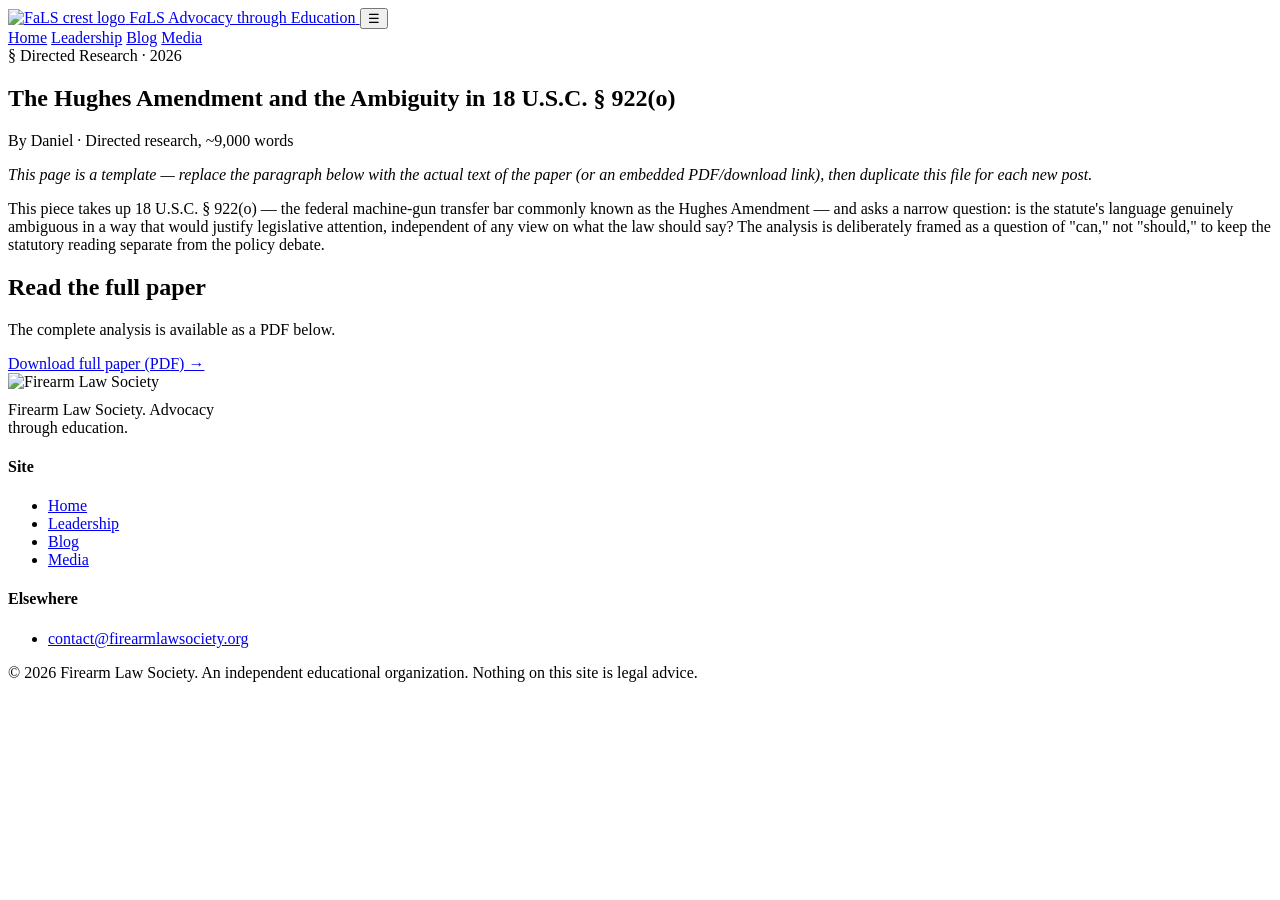
==== index.html @ 7bea6dce "Add files via upload" ====
<!DOCTYPE html>
<html lang="en">
<head>
<meta charset="UTF-8">
<meta name="viewport" content="width=device-width, initial-scale=1.0">
<title>The Hughes Amendment and 18 U.S.C. § 922(o) — Firearm Law Society</title>
<link rel="stylesheet" href="styles.css">
</head>
<body>

<header class="site">
  <div class="nav">
    <a class="wordmark" href="index.html">
      <img src="images/fals-crest.png" class="logo-mark" alt="FaLS crest logo">
      <span class="fals">F<em>a</em>LS</span>
      <span class="tag">Advocacy through Education</span>
    </a>
    <button class="navtoggle" aria-label="Toggle menu">☰</button>
    <nav class="links">
      <a href="index.html">Home</a>
      <a href="leadership.html">Leadership</a>
      <a href="blog.html" class="active">Blog</a>
      <a href="media.html">Media</a>
    </nav>
  </div>
</header>

<section class="pagehero">
  <div class="wrap">
    <span class="mark">§ Directed Research · 2026</span>
    <h1>The Hughes Amendment and the Ambiguity in 18 U.S.C. § 922(o)</h1>
  </div>
</section>

<section class="statute">
  <div class="wrap">
    <div class="post-meta">
      <span class="mark">By Daniel</span>
      <span class="mark">·</span>
      <span class="mark">Directed research, ~9,000 words</span>
    </div>
    <div class="post-body reveal">
      <p><em>This page is a template — replace the paragraph below with the actual text of the paper (or an embedded PDF/download link), then duplicate this file for each new post.</em></p>

      <p>This piece takes up 18 U.S.C. § 922(o) — the federal machine-gun transfer bar commonly known as the Hughes Amendment — and asks a narrow question: is the statute's language genuinely ambiguous in a way that would justify legislative attention, independent of any view on what the law should say? The analysis is deliberately framed as a question of "can," not "should," to keep the statutory reading separate from the policy debate.</p>

      <h2>Read the full paper</h2>
      <p>The complete analysis is available as a PDF below.</p>
      <a class="btn primary" href="#">Download full paper (PDF) →</a>
    </div>
  </div>
</section>

<footer class="site">
  <div class="wrap">
    <div class="foot-grid">
      <div>
        <img src="images/fals-wordmark.png" alt="Firearm Law Society" style="height:34px; width:auto;">
        <p style="margin-top:10px; max-width:32ch;">Firearm Law Society. Advocacy through education.</p>
      </div>
      <div>
        <h4>Site</h4>
        <ul>
          <li><a href="index.html">Home</a></li>
          <li><a href="leadership.html">Leadership</a></li>
          <li><a href="blog.html">Blog</a></li>
          <li><a href="media.html">Media</a></li>
        </ul>
      </div>
      <div>
        <h4>Elsewhere</h4>
        <ul>
          <li><a href="mailto:contact@firearmlawsociety.org">contact@firearmlawsociety.org</a></li>
        </ul>
      </div>
    </div>
    <div class="foot-bottom">
      <span>© 2026 Firearm Law Society. An independent educational organization.</span>
      <span>Nothing on this site is legal advice.</span>
    </div>
  </div>
</footer>

<script src="script.js"></script>
</body>
</html>
---- styles.css ----
<!DOCTYPE html>
<html lang="en">
<head>
<meta charset="UTF-8">
<meta name="viewport" content="width=device-width, initial-scale=1.0">
<title>Media — Firearm Law Society</title>
<link rel="stylesheet" href="styles.css">
</head>
<body>

<header class="site">
  <div class="nav">
    <a class="wordmark" href="index.html">
      <img src="images/fals-crest.png" class="logo-mark" alt="FaLS crest logo">
      <span class="fals">F<em>a</em>LS</span>
      <span class="tag">Advocacy through Education</span>
    </a>
    <button class="navtoggle" aria-label="Toggle menu">☰</button>
    <nav class="links">
      <a href="index.html">Home</a>
      <a href="leadership.html">Leadership</a>
      <a href="blog.html">Blog</a>
      <a href="media.html" class="active">Media</a>
    </nav>
  </div>
</header>

<section class="pagehero">
  <div class="wrap">
    <span class="mark">§ Library</span>
    <h1>The handbook, the code, and what's moving in Nashville.</h1>
    <p class="lede">Everything here is free and kept current. Read it as a starting point for understanding the law — not a substitute for advice from a licensed attorney in your jurisdiction.</p>
  </div>
</section>

<section class="statute">
  <div class="wrap">
    <div class="statute-head">
      <span class="num">§I</span>
      <h2>Digital handbook</h2>
    </div>
    <div class="grid3">
      <div class="card reveal">
        <span class="mark">Handbook · First Edition · 2026</span>
        <h3>Tennessee Firearm Law Handbook</h3>
        <p>The full pocket-format guide to Tennessee's carry laws, prohibited-person rules, and where state law departs from federal law — as a downloadable PDF.</p>
        <span class="meta">First edition — June 2026</span>
        <a class="dl" href="files/tennessee-firearm-law-handbook-2026.pdf" target="_blank">Download PDF →</a>
      </div>
      <div class="card reveal">
        <span class="mark">Guide</span>
        <h3>NFA Trusts, Plainly Explained</h3>
        <p>What a gun trust actually does, when you need one, and the compliance steps people most often get wrong.</p>
        <span class="meta">Guide · 12 pages</span>
        <a class="dl" href="#">Download PDF →</a>
      </div>
      <div class="card reveal">
        <span class="mark">Coming soon</span>
        <h3>Prohibited Persons: A Working Map</h3>
        <p>A plain-language walkthrough of federal prohibited-person categories under 18 U.S.C. § 922(g), with common edge cases.</p>
        <span class="meta">In progress</span>
        <a class="dl" href="#">Notify me →</a>
      </div>
    </div>
  </div>
</section>

<section class="statute dark">
  <div class="wrap">
    <div class="statute-head">
      <span class="num">§II</span>
      <h2>Consolidated Tennessee Code Annotated</h2>
    </div>
    <p style="max-width:60ch; margin-bottom:28px; color:#D3D5C4;">The core Tennessee firearm statutes, pulled into one place with plain-language summaries alongside the statutory text. Not a replacement for reading the actual code, but a faster way in.</p>
    <div class="grid3">
      <div class="card reveal" style="background:var(--dark-panel); border-color:var(--dark-rule);">
        <span class="mark" style="color:var(--brass-lift);">T.C.A. § 39-17-1307</span>
        <h3 style="color:var(--paper);">Unlawful carrying of a weapon</h3>
        <p style="color:#D3D5C4;">The core carry-offense statute and its exceptions.</p>
        <a class="dl" style="color:var(--brass-lift);" href="#">Read summary →</a>
      </div>
      <div class="card reveal" style="background:var(--dark-panel); border-color:var(--dark-rule);">
        <span class="mark" style="color:var(--brass-lift);">T.C.A. § 39-17-1309</span>
        <h3 style="color:var(--paper);">Carrying weapons on school property</h3>
        <p style="color:#D3D5C4;">Prohibited zones and the exceptions that apply to them.</p>
        <a class="dl" style="color:var(--brass-lift);" href="#">Read summary →</a>
      </div>
      <div class="card reveal" style="background:var(--dark-panel); border-color:var(--dark-rule);">
        <span class="mark" style="color:var(--brass-lift);">T.C.A. § 39-17-1316</span>
        <h3 style="color:var(--paper);">Prohibited-person disqualifiers</h3>
        <p style="color:#D3D5C4;">Tennessee's state-level disqualifying categories.</p>
        <a class="dl" style="color:var(--brass-lift);" href="#">Read summary →</a>
      </div>
    </div>
    <p style="margin-top:28px; font-size:14px; color:#D3D5C4;">Full consolidated library — <a href="#" style="color:var(--brass-lift); font-weight:600;">browse all sections →</a></p>
  </div>
</section>

<section class="statute">
  <div class="wrap">
    <div class="statute-head">
      <span class="num">§III</span>
      <h2>Pending legislative updates</h2>
    </div>
    <p style="max-width:60ch; margin-bottom:12px;">Bills moving through the Tennessee General Assembly (and, where relevant, Congress) that would change firearms law. Tracked as a courtesy — always confirm current status with the legislature's own site before relying on it.</p>
    <div style="background:var(--dark-bg); border-radius:6px; padding:12px 28px; margin-top:24px;">
      <div class="tracker-row">
        <span class="bill">HB 0000</span>
        <div>
          <h4>Example: Carry reciprocity clarification</h4>
          <p>Placeholder entry — replace with the real bill once tracking begins.</p>
        </div>
        <span class="status-pill">In committee</span>
      </div>
      <div class="tracker-row">
        <span class="bill">SB 0000</span>
        <div>
          <h4>Example: NFA-adjacent state compliance update</h4>
          <p>Placeholder entry — replace with the real bill once tracking begins.</p>
        </div>
        <span class="status-pill passed">Passed</span>
      </div>
    </div>
    <p style="margin-top:20px; font-size:13px; color:var(--ink-soft);">This tracker is updated manually. Check the date on each entry before relying on it for anything time-sensitive.</p>
  </div>
</section>

<footer class="site">
  <div class="wrap">
    <div class="foot-grid">
      <div>
        <img src="images/fals-wordmark.png" alt="Firearm Law Society" style="height:34px; width:auto;">
        <p style="margin-top:10px; max-width:32ch;">Firearm Law Society. Advocacy through education.</p>
      </div>
      <div>
        <h4>Site</h4>
        <ul>
          <li><a href="index.html">Home</a></li>
          <li><a href="leadership.html">Leadership</a></li>
          <li><a href="blog.html">Blog</a></li>
          <li><a href="media.html">Media</a></li>
        </ul>
      </div>
      <div>
        <h4>Elsewhere</h4>
        <ul>
          <li><a href="mailto:contact@firearmlawsociety.org">contact@firearmlawsociety.org</a></li>
        </ul>
      </div>
    </div>
    <div class="foot-bottom">
      <span>© 2026 Firearm Law Society. An independent educational organization.</span>
      <span>Nothing on this site is legal advice.</span>
    </div>
  </div>
</footer>

<script src="script.js"></script>
</body>
</html>
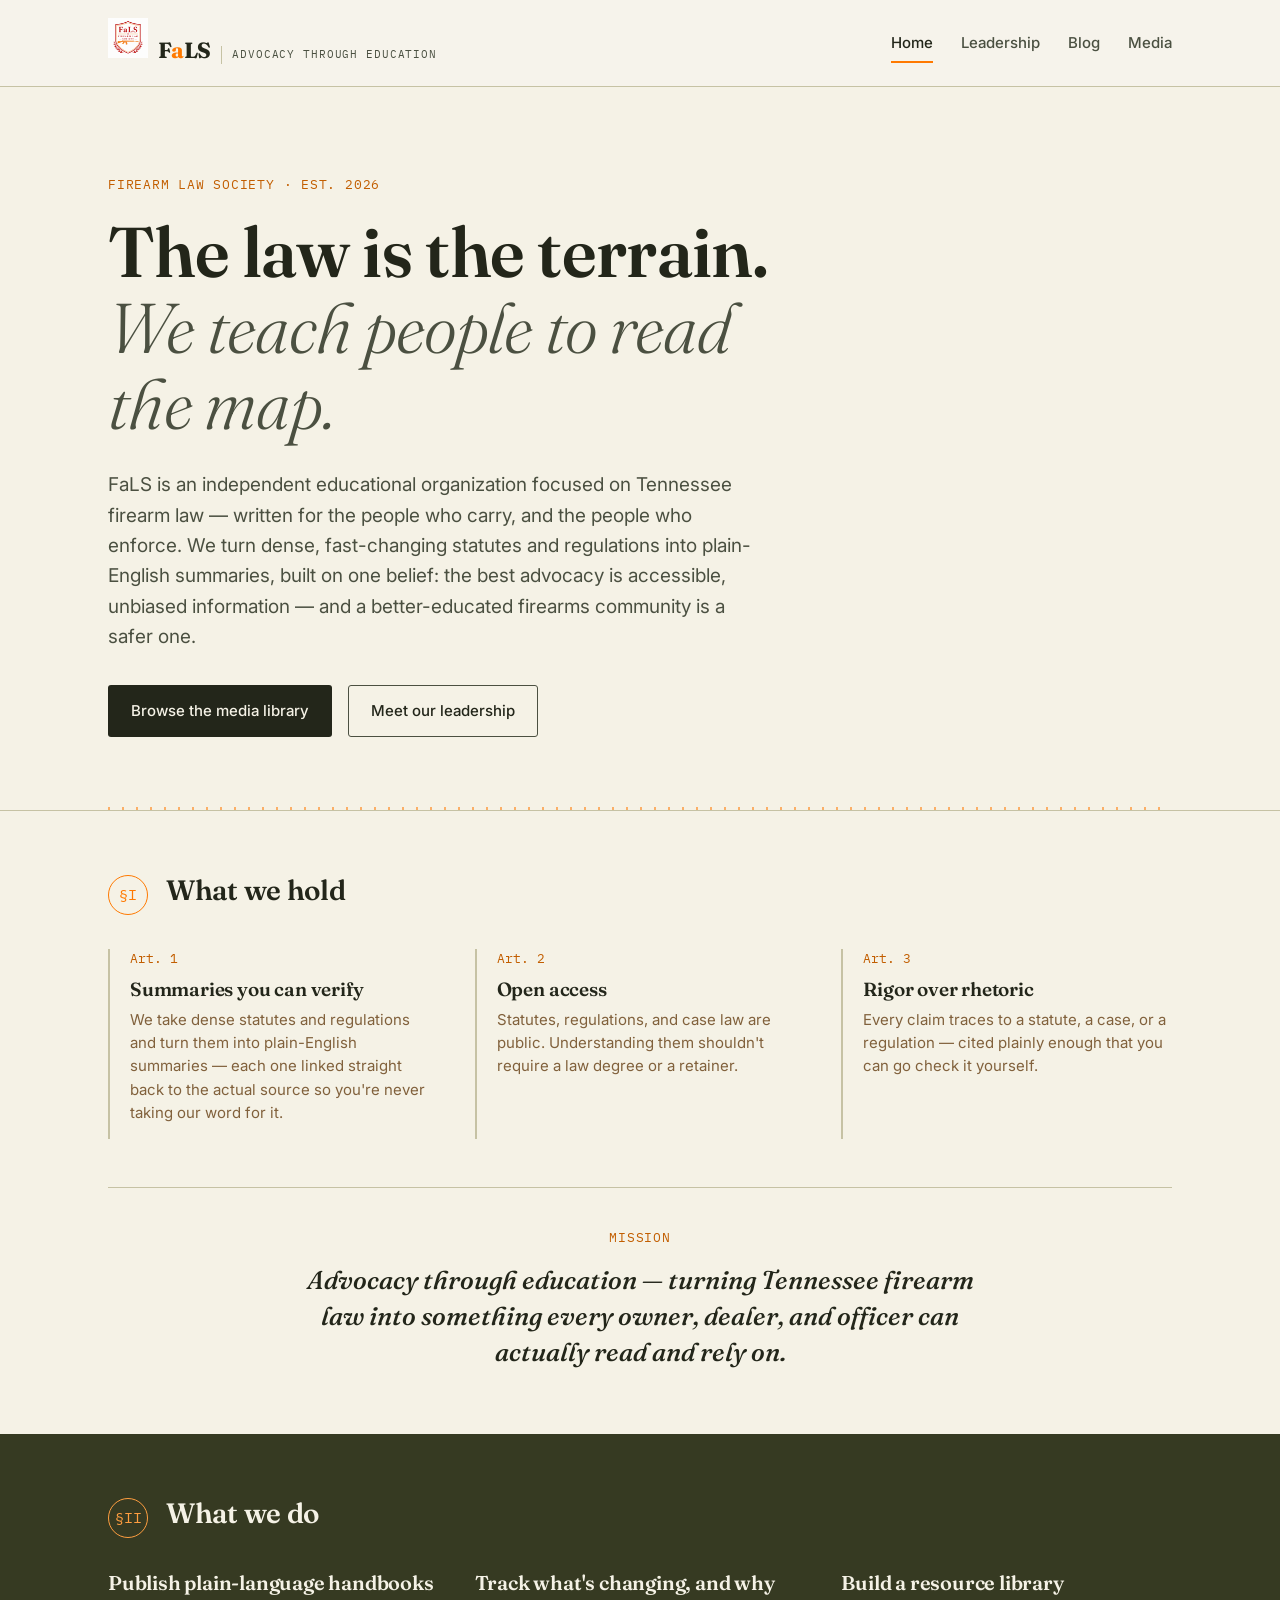
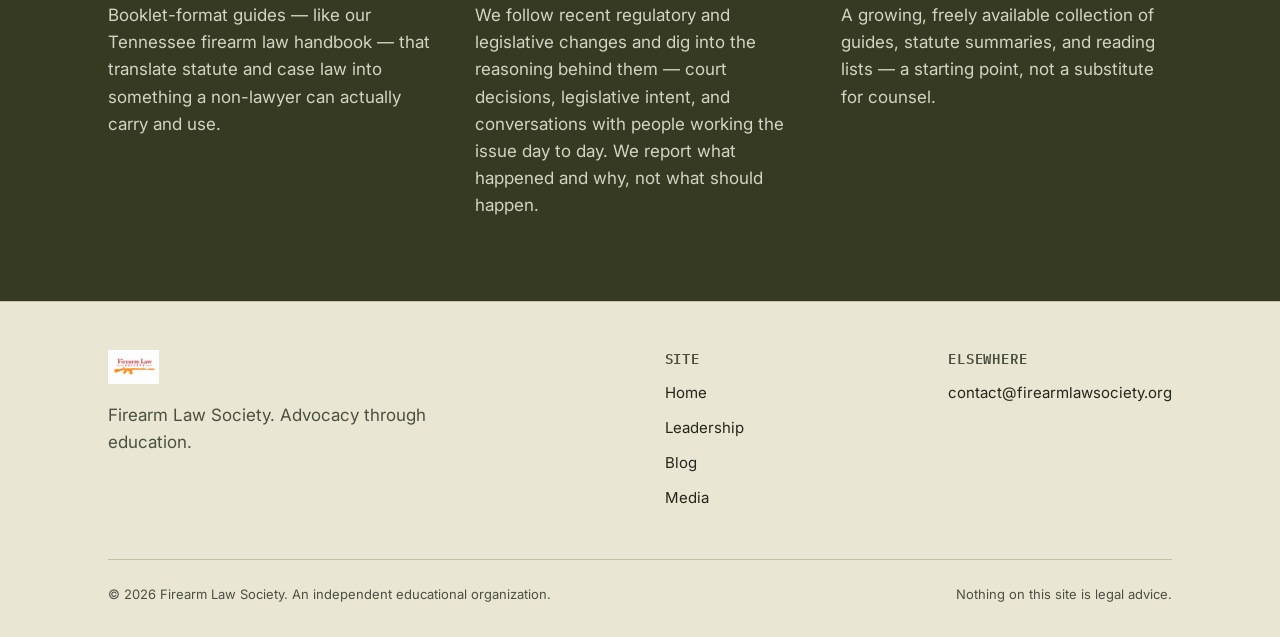
==== commit 729d251d: "Add files via upload" ====
--- a/index.html
+++ b/index.html
@@ -3,7 +3,8 @@
 <head>
 <meta charset="UTF-8">
 <meta name="viewport" content="width=device-width, initial-scale=1.0">
-<title>The Hughes Amendment and 18 U.S.C. § 922(o) — Firearm Law Society</title>
+<title>Firearm Law Society — Advocacy through Education</title>
+<meta name="description" content="Firearm Law Society (FaLS) is an independent educational organization advancing public literacy in firearms law, NFA regulation, and Second Amendment doctrine.">
 <link rel="stylesheet" href="styles.css">
 </head>
 <body>
@@ -11,42 +12,83 @@
 <header class="site">
   <div class="nav">
     <a class="wordmark" href="index.html">
-      <img src="images/fals-crest.png" class="logo-mark" alt="FaLS crest logo">
+      <img src="fals-crest.png" class="logo-mark" alt="FaLS crest logo">
       <span class="fals">F<em>a</em>LS</span>
       <span class="tag">Advocacy through Education</span>
     </a>
     <button class="navtoggle" aria-label="Toggle menu">☰</button>
     <nav class="links">
-      <a href="index.html">Home</a>
+      <a href="index.html" class="active">Home</a>
       <a href="leadership.html">Leadership</a>
-      <a href="blog.html" class="active">Blog</a>
+      <a href="blog.html">Blog</a>
       <a href="media.html">Media</a>
     </nav>
   </div>
 </header>
 
-<section class="pagehero">
+<section class="hero">
   <div class="wrap">
-    <span class="mark">§ Directed Research · 2026</span>
-    <h1>The Hughes Amendment and the Ambiguity in 18 U.S.C. § 922(o)</h1>
+    <span class="mark">Firearm Law Society · Est. 2026</span>
+    <h1>The law is the terrain.<br><span class="thin">We teach people to read the map.</span></h1>
+    <p class="lede">FaLS is an independent educational organization focused on Tennessee firearm law — written for the people who carry, and the people who enforce. We turn dense, fast-changing statutes and regulations into plain-English summaries, built on one belief: the best advocacy is accessible, unbiased information — and a better-educated firearms community is a safer one.</p>
+    <div class="actions">
+      <a class="btn primary" href="media.html">Browse the media library</a>
+      <a class="btn ghost" href="leadership.html">Meet our leadership</a>
+    </div>
   </div>
 </section>
 
+<div class="wrap"><div class="divider-rifling"></div></div>
+
 <section class="statute">
   <div class="wrap">
-    <div class="post-meta">
-      <span class="mark">By Daniel</span>
-      <span class="mark">·</span>
-      <span class="mark">Directed research, ~9,000 words</span>
+    <div class="statute-head">
+      <span class="num">§I</span>
+      <h2>What we hold</h2>
     </div>
-    <div class="post-body reveal">
-      <p><em>This page is a template — replace the paragraph below with the actual text of the paper (or an embedded PDF/download link), then duplicate this file for each new post.</em></p>
+    <div class="grid3">
+      <div class="article reveal">
+        <span class="roman">Art. 1</span>
+        <h3>Summaries you can verify</h3>
+        <p>We take dense statutes and regulations and turn them into plain-English summaries — each one linked straight back to the actual source so you're never taking our word for it.</p>
+      </div>
+      <div class="article reveal">
+        <span class="roman">Art. 2</span>
+        <h3>Open access</h3>
+        <p>Statutes, regulations, and case law are public. Understanding them shouldn't require a law degree or a retainer.</p>
+      </div>
+      <div class="article reveal">
+        <span class="roman">Art. 3</span>
+        <h3>Rigor over rhetoric</h3>
+        <p>Every claim traces to a statute, a case, or a regulation — cited plainly enough that you can go check it yourself.</p>
+      </div>
+    </div>
+    <div class="mission-statement reveal">
+      <span class="mark">Mission</span>
+      <p>Advocacy through education — turning Tennessee firearm law into something every owner, dealer, and officer can actually read and rely on.</p>
+    </div>
+  </div>
+</section>
 
-      <p>This piece takes up 18 U.S.C. § 922(o) — the federal machine-gun transfer bar commonly known as the Hughes Amendment — and asks a narrow question: is the statute's language genuinely ambiguous in a way that would justify legislative attention, independent of any view on what the law should say? The analysis is deliberately framed as a question of "can," not "should," to keep the statutory reading separate from the policy debate.</p>
-
-      <h2>Read the full paper</h2>
-      <p>The complete analysis is available as a PDF below.</p>
-      <a class="btn primary" href="#">Download full paper (PDF) →</a>
+<section class="statute dark">
+  <div class="wrap">
+    <div class="statute-head">
+      <span class="num">§II</span>
+      <h2>What we do</h2>
+    </div>
+    <div class="grid3">
+      <div class="reveal">
+        <h3 style="font-size:20px;">Publish plain-language handbooks</h3>
+        <p>Booklet-format guides — like our Tennessee firearm law handbook — that translate statute and case law into something a non-lawyer can actually carry and use.</p>
+      </div>
+      <div class="reveal">
+        <h3 style="font-size:20px;">Track what's changing, and why</h3>
+        <p>We follow recent regulatory and legislative changes and dig into the reasoning behind them — court decisions, legislative intent, and conversations with people working the issue day to day. We report what happened and why, not what should happen.</p>
+      </div>
+      <div class="reveal">
+        <h3 style="font-size:20px;">Build a resource library</h3>
+        <p>A growing, freely available collection of guides, statute summaries, and reading lists — a starting point, not a substitute for counsel.</p>
+      </div>
     </div>
   </div>
 </section>
@@ -55,7 +97,7 @@
   <div class="wrap">
     <div class="foot-grid">
       <div>
-        <img src="images/fals-wordmark.png" alt="Firearm Law Society" style="height:34px; width:auto;">
+        <img src="fals-wordmark.png" alt="Firearm Law Society" style="height:34px; width:auto;">
         <p style="margin-top:10px; max-width:32ch;">Firearm Law Society. Advocacy through education.</p>
       </div>
       <div>
--- a/styles.css
+++ b/styles.css
@@ -1,160 +1,297 @@
-<!DOCTYPE html>
-<html lang="en">
-<head>
-<meta charset="UTF-8">
-<meta name="viewport" content="width=device-width, initial-scale=1.0">
-<title>Media — Firearm Law Society</title>
-<link rel="stylesheet" href="styles.css">
-</head>
-<body>
-
-<header class="site">
-  <div class="nav">
-    <a class="wordmark" href="index.html">
-      <img src="images/fals-crest.png" class="logo-mark" alt="FaLS crest logo">
-      <span class="fals">F<em>a</em>LS</span>
-      <span class="tag">Advocacy through Education</span>
-    </a>
-    <button class="navtoggle" aria-label="Toggle menu">☰</button>
-    <nav class="links">
-      <a href="index.html">Home</a>
-      <a href="leadership.html">Leadership</a>
-      <a href="blog.html">Blog</a>
-      <a href="media.html" class="active">Media</a>
-    </nav>
-  </div>
-</header>
-
-<section class="pagehero">
-  <div class="wrap">
-    <span class="mark">§ Library</span>
-    <h1>The handbook, the code, and what's moving in Nashville.</h1>
-    <p class="lede">Everything here is free and kept current. Read it as a starting point for understanding the law — not a substitute for advice from a licensed attorney in your jurisdiction.</p>
-  </div>
-</section>
-
-<section class="statute">
-  <div class="wrap">
-    <div class="statute-head">
-      <span class="num">§I</span>
-      <h2>Digital handbook</h2>
-    </div>
-    <div class="grid3">
-      <div class="card reveal">
-        <span class="mark">Handbook · First Edition · 2026</span>
-        <h3>Tennessee Firearm Law Handbook</h3>
-        <p>The full pocket-format guide to Tennessee's carry laws, prohibited-person rules, and where state law departs from federal law — as a downloadable PDF.</p>
-        <span class="meta">First edition — June 2026</span>
-        <a class="dl" href="files/tennessee-firearm-law-handbook-2026.pdf" target="_blank">Download PDF →</a>
-      </div>
-      <div class="card reveal">
-        <span class="mark">Guide</span>
-        <h3>NFA Trusts, Plainly Explained</h3>
-        <p>What a gun trust actually does, when you need one, and the compliance steps people most often get wrong.</p>
-        <span class="meta">Guide · 12 pages</span>
-        <a class="dl" href="#">Download PDF →</a>
-      </div>
-      <div class="card reveal">
-        <span class="mark">Coming soon</span>
-        <h3>Prohibited Persons: A Working Map</h3>
-        <p>A plain-language walkthrough of federal prohibited-person categories under 18 U.S.C. § 922(g), with common edge cases.</p>
-        <span class="meta">In progress</span>
-        <a class="dl" href="#">Notify me →</a>
-      </div>
-    </div>
-  </div>
-</section>
-
-<section class="statute dark">
-  <div class="wrap">
-    <div class="statute-head">
-      <span class="num">§II</span>
-      <h2>Consolidated Tennessee Code Annotated</h2>
-    </div>
-    <p style="max-width:60ch; margin-bottom:28px; color:#D3D5C4;">The core Tennessee firearm statutes, pulled into one place with plain-language summaries alongside the statutory text. Not a replacement for reading the actual code, but a faster way in.</p>
-    <div class="grid3">
-      <div class="card reveal" style="background:var(--dark-panel); border-color:var(--dark-rule);">
-        <span class="mark" style="color:var(--brass-lift);">T.C.A. § 39-17-1307</span>
-        <h3 style="color:var(--paper);">Unlawful carrying of a weapon</h3>
-        <p style="color:#D3D5C4;">The core carry-offense statute and its exceptions.</p>
-        <a class="dl" style="color:var(--brass-lift);" href="#">Read summary →</a>
-      </div>
-      <div class="card reveal" style="background:var(--dark-panel); border-color:var(--dark-rule);">
-        <span class="mark" style="color:var(--brass-lift);">T.C.A. § 39-17-1309</span>
-        <h3 style="color:var(--paper);">Carrying weapons on school property</h3>
-        <p style="color:#D3D5C4;">Prohibited zones and the exceptions that apply to them.</p>
-        <a class="dl" style="color:var(--brass-lift);" href="#">Read summary →</a>
-      </div>
-      <div class="card reveal" style="background:var(--dark-panel); border-color:var(--dark-rule);">
-        <span class="mark" style="color:var(--brass-lift);">T.C.A. § 39-17-1316</span>
-        <h3 style="color:var(--paper);">Prohibited-person disqualifiers</h3>
-        <p style="color:#D3D5C4;">Tennessee's state-level disqualifying categories.</p>
-        <a class="dl" style="color:var(--brass-lift);" href="#">Read summary →</a>
-      </div>
-    </div>
-    <p style="margin-top:28px; font-size:14px; color:#D3D5C4;">Full consolidated library — <a href="#" style="color:var(--brass-lift); font-weight:600;">browse all sections →</a></p>
-  </div>
-</section>
-
-<section class="statute">
-  <div class="wrap">
-    <div class="statute-head">
-      <span class="num">§III</span>
-      <h2>Pending legislative updates</h2>
-    </div>
-    <p style="max-width:60ch; margin-bottom:12px;">Bills moving through the Tennessee General Assembly (and, where relevant, Congress) that would change firearms law. Tracked as a courtesy — always confirm current status with the legislature's own site before relying on it.</p>
-    <div style="background:var(--dark-bg); border-radius:6px; padding:12px 28px; margin-top:24px;">
-      <div class="tracker-row">
-        <span class="bill">HB 0000</span>
-        <div>
-          <h4>Example: Carry reciprocity clarification</h4>
-          <p>Placeholder entry — replace with the real bill once tracking begins.</p>
-        </div>
-        <span class="status-pill">In committee</span>
-      </div>
-      <div class="tracker-row">
-        <span class="bill">SB 0000</span>
-        <div>
-          <h4>Example: NFA-adjacent state compliance update</h4>
-          <p>Placeholder entry — replace with the real bill once tracking begins.</p>
-        </div>
-        <span class="status-pill passed">Passed</span>
-      </div>
-    </div>
-    <p style="margin-top:20px; font-size:13px; color:var(--ink-soft);">This tracker is updated manually. Check the date on each entry before relying on it for anything time-sensitive.</p>
-  </div>
-</section>
-
-<footer class="site">
-  <div class="wrap">
-    <div class="foot-grid">
-      <div>
-        <img src="images/fals-wordmark.png" alt="Firearm Law Society" style="height:34px; width:auto;">
-        <p style="margin-top:10px; max-width:32ch;">Firearm Law Society. Advocacy through education.</p>
-      </div>
-      <div>
-        <h4>Site</h4>
-        <ul>
-          <li><a href="index.html">Home</a></li>
-          <li><a href="leadership.html">Leadership</a></li>
-          <li><a href="blog.html">Blog</a></li>
-          <li><a href="media.html">Media</a></li>
-        </ul>
-      </div>
-      <div>
-        <h4>Elsewhere</h4>
-        <ul>
-          <li><a href="mailto:contact@firearmlawsociety.org">contact@firearmlawsociety.org</a></li>
-        </ul>
-      </div>
-    </div>
-    <div class="foot-bottom">
-      <span>© 2026 Firearm Law Society. An independent educational organization.</span>
-      <span>Nothing on this site is legal advice.</span>
-    </div>
-  </div>
-</footer>
-
-<script src="script.js"></script>
-</body>
-</html>
+/* ==========================================================================
+   FIREARM LAW SOCIETY — design system
+   Palette: ink navy / brass / paper. Type: Fraunces (display) + Inter (body)
+   + IBM Plex Mono (statute/citation marks). Signature device: § section
+   numbering used as real structural markers, echoing statutory drafting.
+   ========================================================================== */
+
+@import url('https://fonts.googleapis.com/css2?family=Fraunces:ital,opsz,wght@0,9..144,300;0,9..144,500;0,9..144,600;0,9..144,700;1,9..144,500&family=Inter:wght@400;500;600&family=IBM+Plex+Mono:wght@400;500&display=swap');
+
+:root{
+  --ink:        #23261A;
+  --ink-soft:   #4B5041;
+  --paper:      #F5F2E6;
+  --paper-dim:  #EAE6D4;
+  --rule:       #C6C2A4;
+  --brass:      #FF7900;
+  --brass-deep: #C25E00;
+  --brass-lift: #FF9E40;
+  --dark-bg:    #363A22;
+  --dark-panel: #2C2F1C;
+  --dark-rule:  #454A2E;
+  --red:        #7A2E2E;
+  --max: 1120px;
+  --coyote:      #81613C;
+  --coyote-lift: #A9835B;
+}
+
+*{ box-sizing: border-box; }
+html{ scroll-behavior: smooth; }
+body{
+  margin:0;
+  background: var(--paper);
+  color: var(--ink);
+  font-family: 'Inter', system-ui, sans-serif;
+  font-size: 17px;
+  line-height: 1.6;
+  -webkit-font-smoothing: antialiased;
+}
+h1,h2,h3,h4{
+  font-family: 'Fraunces', Georgia, serif;
+  font-weight: 600;
+  line-height: 1.08;
+  margin: 0 0 .4em;
+  letter-spacing: -0.01em;
+}
+p{ margin: 0 0 1em; color: var(--ink-soft); }
+a{ color: inherit; }
+.wrap{ max-width: var(--max); margin: 0 auto; padding: 0 28px; }
+
+/* ---------- utility / mono ---------- */
+.mark{
+  font-family: 'IBM Plex Mono', monospace;
+  font-size: 13px;
+  letter-spacing: .06em;
+  text-transform: uppercase;
+  color: var(--brass-deep);
+}
+
+/* ---------- header ---------- */
+header.site{
+  position: sticky; top:0; z-index: 50;
+  background: rgba(246,243,236,0.92);
+  backdrop-filter: blur(6px);
+  border-bottom: 1px solid var(--rule);
+}
+.nav{
+  display:flex; align-items:center; justify-content:space-between;
+  padding: 18px 28px;
+  max-width: var(--max); margin:0 auto;
+}
+.wordmark{
+  display:flex; align-items:baseline; gap:10px;
+  text-decoration:none; color:var(--ink);
+}
+.wordmark .fals{
+  font-family:'Fraunces', serif; font-weight:700; font-size:22px;
+  letter-spacing: -0.01em;
+}
+.fals em, .wordmark .fals em{
+  font-style:normal; color: var(--brass);
+}
+.wordmark .tag{
+  font-family:'IBM Plex Mono', monospace; font-size:11px;
+  color: var(--ink-soft); text-transform:uppercase; letter-spacing:.08em;
+  border-left:1px solid var(--rule); padding-left:10px;
+  display:none;
+}
+@media(min-width:640px){ .wordmark .tag{ display:inline; } }
+
+nav.links{ display:flex; gap:28px; align-items:center; }
+nav.links a{
+  text-decoration:none; font-size:15px; font-weight:500; color: var(--ink-soft);
+  position:relative; padding: 4px 0;
+}
+nav.links a.active{ color: var(--ink); }
+nav.links a.active::after{
+  content:""; position:absolute; left:0; right:0; bottom:-4px; height:2px;
+  background: var(--brass);
+}
+nav.links a:hover{ color: var(--ink); }
+.navtoggle{ display:none; background:none; border:none; cursor:pointer; }
+@media(max-width: 720px){
+  nav.links{
+    position:fixed; inset: 62px 0 auto 0; background: var(--paper);
+    flex-direction:column; align-items:flex-start; gap:0;
+    border-bottom:1px solid var(--rule);
+    transform: translateY(-8px); opacity:0; pointer-events:none;
+    transition: all .18s ease;
+  }
+  nav.links.open{ transform:translateY(0); opacity:1; pointer-events:auto; }
+  nav.links a{ width:100%; padding:16px 28px; border-bottom:1px solid var(--paper-dim); }
+  .navtoggle{ display:block; }
+}
+
+/* ---------- hero ---------- */
+.hero{ padding: 88px 0 70px; }
+.hero .mark{ display:block; margin-bottom:18px; }
+.hero h1{
+  font-size: clamp(2.4rem, 6vw, 4.4rem);
+  max-width: 15ch;
+}
+.hero h1 .thin{ font-weight:300; font-style:italic; color: var(--ink-soft); }
+.hero .lede{
+  font-size: 19px; max-width: 54ch; margin-top:22px;
+}
+.hero .actions{ display:flex; gap:16px; margin-top:32px; flex-wrap:wrap; }
+
+.btn{
+  display:inline-flex; align-items:center; gap:8px;
+  padding: 13px 22px; border-radius: 3px; text-decoration:none;
+  font-weight:500; font-size:15px; border:1px solid transparent;
+  transition: all .15s ease;
+}
+.btn.primary{ background: var(--ink); color: var(--paper); }
+.btn.primary:hover{ background: var(--brass-deep); }
+.btn.ghost{ border-color: var(--ink-soft); color: var(--ink); }
+.btn.ghost:hover{ border-color: var(--ink); background: var(--paper-dim); }
+
+/* ---------- statute-style section blocks ---------- */
+.statute{
+  border-top: 1px solid var(--rule);
+  padding: 64px 0;
+}
+.statute.dark{
+  background: var(--dark-bg); color: var(--paper); border-top:none;
+}
+.statute.dark p{ color: #D3D5C4; }
+.statute.dark h2{ color: var(--paper); }
+.statute-head{
+  display:flex; align-items:baseline; gap:18px; margin-bottom: 34px;
+}
+.statute-head .num{
+  font-family:'IBM Plex Mono', monospace; font-size:15px; color: var(--brass);
+  border: 1px solid var(--brass); border-radius: 50%;
+  width:40px; height:40px; flex:none;
+  display:flex; align-items:center; justify-content:center;
+}
+.statute.dark .statute-head .num{ color: var(--brass-lift); border-color: var(--brass-lift); }
+.statute-head h2{ font-size: 28px; margin:0; }
+
+.grid3{ display:grid; grid-template-columns: repeat(3,1fr); gap:36px; }
+.grid2{ display:grid; grid-template-columns: 1fr 1fr; gap:48px; }
+@media(max-width:820px){ .grid3{ grid-template-columns:1fr; } .grid2{ grid-template-columns:1fr; } }
+
+.article{
+  border-left: 2px solid var(--rule); padding-left: 20px;
+}
+.article .roman{
+  font-family:'IBM Plex Mono', monospace; font-size:13px; color: var(--brass-deep);
+  display:block; margin-bottom:10px;
+}
+.statute.dark .article{ border-left-color: var(--dark-rule); }
+.statute.dark .article .roman{ color: var(--brass-lift); }
+.article h3{ font-size:19px; margin-bottom:8px; }
+.statute.dark .article h3{ color: var(--paper); }
+.article p{ color: var(--coyote); font-size:15px; line-height:1.55; }
+.statute.dark .article p{ color: var(--coyote-lift); }
+
+.mission-statement{
+  margin-top: 48px; padding-top: 40px; border-top: 1px solid var(--rule);
+  text-align:center;
+}
+.statute.dark .mission-statement{ border-top-color: var(--dark-rule); }
+.mission-statement .mark{ display:block; margin-bottom:14px; }
+.mission-statement p{
+  font-family:'Fraunces', serif; font-style:italic; font-weight:500;
+  font-size: clamp(1.2rem, 2.4vw, 1.6rem); color: var(--ink);
+  max-width: 42ch; margin: 0 auto; line-height:1.4;
+}
+.statute.dark .mission-statement p{ color: var(--paper); }
+
+.logo-mark{
+  height: 40px; width: 40px; object-fit: contain;
+}
+.logo-slot{
+  height:40px; width:40px; border:1px dashed var(--rule); border-radius:4px;
+  display:flex; align-items:center; justify-content:center;
+  font-family:'IBM Plex Mono', monospace; font-size:9px; color: var(--ink-soft);
+  text-align:center; line-height:1.2; flex:none;
+}
+
+/* ---------- cards ---------- */
+.card{
+  background:#fff; border:1px solid var(--rule); border-radius:4px;
+  padding: 26px; display:flex; flex-direction:column; gap:10px;
+}
+.card .mark{ margin-bottom:4px; }
+.card h3{ font-size:19px; }
+.card .meta{ font-size:13px; color:var(--ink-soft); }
+.card a.dl{
+  margin-top:auto; font-weight:600; font-size:14px; color: var(--brass-deep);
+  text-decoration:none;
+}
+.card a.dl:hover{ text-decoration:underline; }
+
+/* ---------- founder block ---------- */
+.founder{
+  display:grid; grid-template-columns: 220px 1fr; gap: 40px; align-items:start;
+}
+@media(max-width:720px){ .founder{ grid-template-columns:1fr; } }
+.founder .frame{
+  width:100%; aspect-ratio: 4/5; background: var(--paper-dim);
+  border:1px solid var(--rule); display:flex; align-items:center; justify-content:center;
+  color: var(--ink-soft); font-family:'IBM Plex Mono', monospace; font-size:13px; text-align:center;
+}
+
+/* ---------- footer ---------- */
+footer.site{
+  border-top:1px solid var(--rule); background: var(--paper-dim);
+  padding: 48px 0 32px;
+}
+.foot-grid{ display:flex; justify-content:space-between; flex-wrap:wrap; gap:32px; }
+.foot-grid h4{ font-size:14px; font-family:'IBM Plex Mono', monospace; text-transform:uppercase; letter-spacing:.06em; color:var(--ink-soft); margin-bottom:14px; }
+.foot-grid ul{ list-style:none; margin:0; padding:0; }
+.foot-grid li{ margin-bottom:8px; }
+.foot-grid a{ text-decoration:none; color: var(--ink); font-size:15px; }
+.foot-grid a:hover{ color: var(--brass-deep); }
+.foot-bottom{
+  margin-top:40px; padding-top:24px; border-top:1px solid var(--rule);
+  display:flex; justify-content:space-between; flex-wrap:wrap; gap:12px;
+  font-size:13px; color:var(--ink-soft);
+}
+
+/* ---------- page hero (secondary pages) ---------- */
+.pagehero{ padding: 56px 0 40px; border-bottom:1px solid var(--rule); }
+.pagehero .mark{ margin-bottom:14px; }
+.pagehero h1{ font-size: clamp(2rem, 4.5vw, 3rem); max-width:22ch; }
+.pagehero .lede{ max-width:60ch; font-size:17px; margin-top:14px; }
+
+/* ---------- reveal on scroll ---------- */
+.reveal{ opacity:0; transform: translateY(14px); transition: all .5s ease; }
+.reveal.in{ opacity:1; transform:none; }
+@media (prefers-reduced-motion: reduce){
+  .reveal{ opacity:1; transform:none; transition:none; }
+  html{ scroll-behavior:auto; }
+}
+
+/* ---------- misc ---------- */
+.divider-rifling{
+  height: 3px; width: 100%; margin: 0 auto;
+  background: repeating-linear-gradient(90deg, var(--brass) 0 2px, transparent 2px 14px);
+  opacity:.55;
+}
+/* ---------- blog ---------- */
+.postlist{ display:flex; flex-direction:column; gap:0; }
+.postrow{
+  display:grid; grid-template-columns: 120px 1fr auto; gap:24px; align-items:baseline;
+  padding: 26px 0; border-bottom: 1px solid var(--rule);
+}
+@media(max-width:640px){ .postrow{ grid-template-columns: 1fr; gap:6px; } }
+.postrow .date{ font-family:'IBM Plex Mono', monospace; font-size:13px; color: var(--ink-soft); }
+.postrow h3{ font-size:19px; margin:0; }
+.postrow p{ margin: 4px 0 0; font-size:14px; }
+.postrow a.readmore{ font-size:14px; font-weight:600; color: var(--brass-deep); text-decoration:none; white-space:nowrap; }
+.postrow a.readmore:hover{ text-decoration:underline; }
+.post-body{ max-width: 68ch; }
+.post-body h2{ font-size:22px; margin-top:1.6em; }
+.post-body p{ font-size:16.5px; }
+.post-meta{ display:flex; gap:16px; align-items:center; margin-bottom:28px; flex-wrap:wrap; }
+
+/* ---------- legislative tracker ---------- */
+.tracker-row{
+  display:grid; grid-template-columns: 90px 1fr 130px; gap:20px; align-items:center;
+  padding:18px 0; border-bottom:1px solid var(--dark-rule);
+}
+@media(max-width:640px){ .tracker-row{ grid-template-columns:1fr; gap:6px; } }
+.tracker-row .bill{ font-family:'IBM Plex Mono', monospace; font-size:13px; color: var(--brass-lift); }
+.tracker-row h4{ font-family:'Fraunces', serif; font-size:17px; margin:0; color: var(--paper); font-weight:600; }
+.tracker-row p{ margin:2px 0 0; font-size:13.5px; color:#D3D5C4; }
+.status-pill{
+  font-family:'IBM Plex Mono', monospace; font-size:11px; text-transform:uppercase; letter-spacing:.05em;
+  padding: 5px 10px; border-radius: 20px; text-align:center; white-space:nowrap;
+  border:1px solid var(--brass-lift); color: var(--brass-lift);
+}
+.status-pill.passed{ background: var(--brass); color: var(--dark-bg); border-color: var(--brass); }
+
+:focus-visible{ outline: 2px solid var(--brass); outline-offset:2px; }
